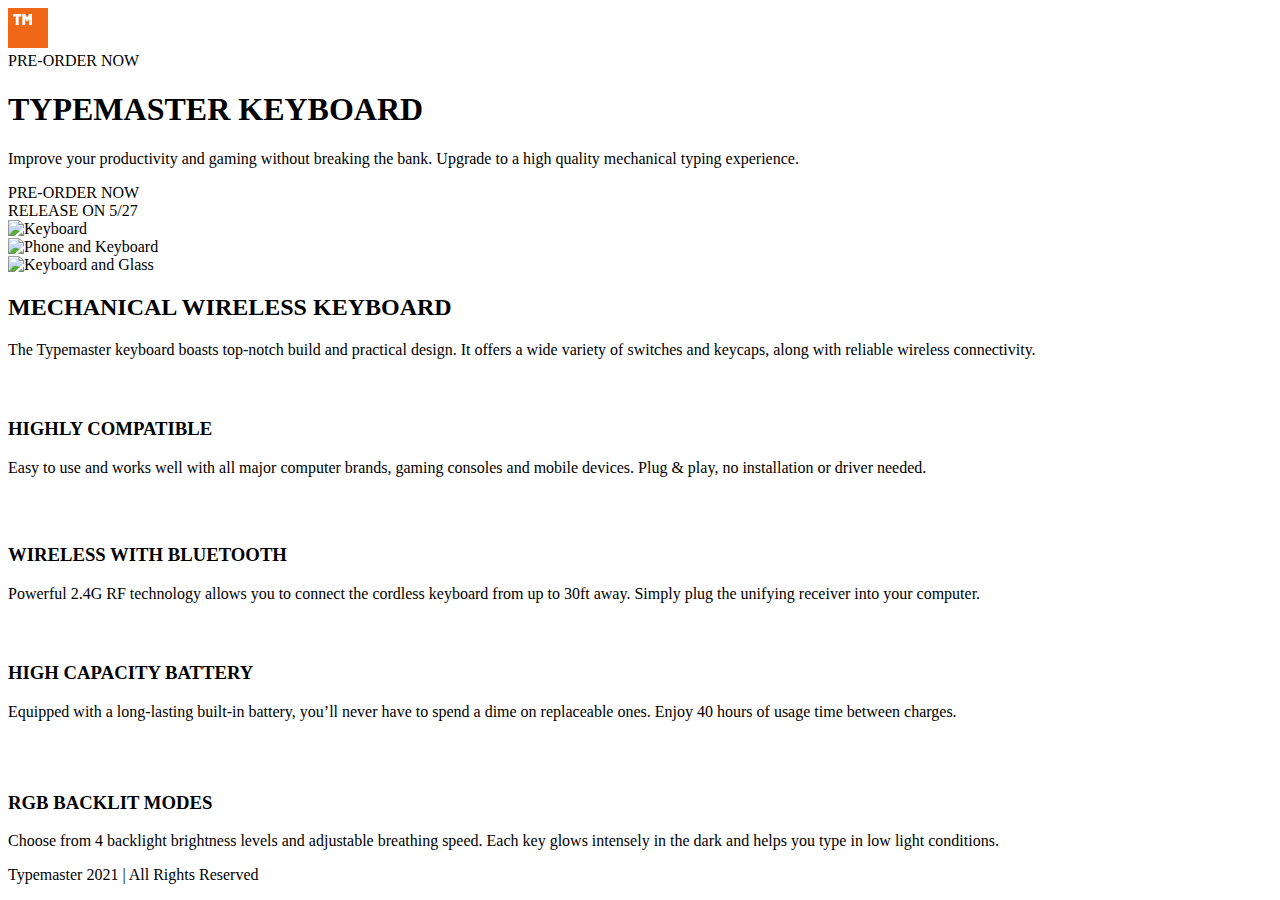
==== index.html @ a458a784 "moved to root dir" ====
<!DOCTYPE html>
<html lang="en">
<head>
  <meta charset="UTF-8">
  <meta name="viewport" content="width=device-width, initial-scale=1.0">

  <link rel="icon" type="image/png" sizes="32x32" href="./assets/favicon-32x32.png">
  <link rel="stylesheet" href="css/styles.css">
  <link rel="preconnect" href="https://fonts.googleapis.com">
  <link rel="preconnect" href="https://fonts.gstatic.com" crossorigin>
  <link href="https://fonts.googleapis.com/css2?family=Barlow:wght@500;700;900&display=swap" rel="stylesheet">

  <title>Frontend Mentor | Typemaster pre-launch landing page</title>
</head>
<body>
  <nav>
    <svg width="40" height="40" xmlns="http://www.w3.org/2000/svg"><g fill="none" fill-rule="evenodd"><path fill="#F16718" d="M0 0h40v40H0z"/><path d="M10.342 17c.182 0 .288-.11.288-.299v-8.03c0-.078.046-.125.122-.125h2.443c.182 0 .288-.11.288-.299V6.3c0-.189-.106-.299-.288-.299H5.288C5.106 6 5 6.11 5 6.299v1.948c0 .189.106.299.288.299h2.368c.076 0 .121.047.121.125v8.03c0 .189.106.299.288.299h2.277zm6.57 0c.183 0 .29-.11.29-.299v-5.547c0-.125.09-.141.151-.047l.94 1.619a.37.37 0 00.35.204h1.062a.37.37 0 00.35-.204l.94-1.619c.06-.094.152-.078.152.047v5.547c0 .189.106.299.288.299h2.277c.182 0 .288-.11.288-.299V6.3C24 6.11 23.894 6 23.712 6H21.45a.37.37 0 00-.349.204L19.265 9.3c-.045.094-.136.094-.182 0l-1.836-3.096a.37.37 0 00-.35-.204h-2.26c-.183 0-.289.11-.289.299V16.7c0 .189.106.299.289.299h2.276z" fill="#FFF" fill-rule="nonzero"/></g></svg>
    <div class="button button-2">PRE-ORDER NOW</div>
  </nav>

  <header>
    <div class="header-blurb">
      <h1>TYPEMASTER KEYBOARD</h1>
      <p>
        Improve your productivity and gaming without breaking the bank. Upgrade to a high quality
        mechanical typing experience.
      </p>
      <div class="cta">
        <div class="button button-1">PRE-ORDER NOW</div>
        RELEASE ON 5/27
      </div>
    </div>
    <div class="keyboard">
      <img id="main-keyboard" src="assets\mobile\image-keyboard.jpg" alt="Keyboard">
    </div>
  </header>

  <section class="about">
    <div class="img-wrapper">
      <div class="image-holder">
        <img id="phone-keyboard" src="assets\mobile\image-phone-and-keyboard.jpg" alt="Phone and Keyboard">
      </div>
      <img id="glass-keyboard" src="assets\mobile\image-glass-and-keyboard.jpg" alt="Keyboard and Glass">
    </div>
    <div class="about-blurb">
      <div class="about-h2">
        <h2>MECHANICAL WIRELESS KEYBOARD</h2>
      </div>
      <p>
        The Typemaster keyboard boasts top-notch build and practical design. It offers a wide variety
        of switches and keycaps, along with reliable wireless connectivity.
      </p>
    </div>
  </section>

  <section class="features">
    <div class="row">
      <div class="feature">
        <div class="icon">
          <svg width="26" height="21" xmlns="http://www.w3.org/2000/svg"><path d="M15.673 17.755l2.253 2.939H7.51l2.253-2.939h5.91zM23.183.45a1.96 1.96 0 011.96 1.96v12.08a1.96 1.96 0 01-1.96 1.96H1.96A1.96 1.96 0 010 14.489V2.41A1.96 1.96 0 011.96.448z" fill="#FFF" fill-rule="nonzero"/></svg>
        </div>
        <div class="feature-h3">
          <h3>HIGHLY COMPATIBLE</h3>
        </div>
        <p>
          Easy to use and works well with all major computer brands, gaming consoles and mobile devices.
          Plug & play, no installation or driver needed.
        </p>
      </div>
      <div class="feature">
        <div class="icon">
          <svg width="19" height="28" xmlns="http://www.w3.org/2000/svg"><path d="M11.947 13.93l5.974-5.999a1.653 1.653 0 00-.25-2.537L10.076.282a1.663 1.663 0 00-2.592 1.37v7.942L3.533 5.6a1.641 1.641 0 00-2.326-.01 1.652 1.652 0 00-.01 2.336l5.953 6.002-5.953 6.002a1.653 1.653 0 00.01 2.338 1.64 1.64 0 002.326-.01l3.95-3.994v7.941c0 .61.348 1.172.887 1.459a1.659 1.659 0 001.705-.09l7.596-5.11a1.655 1.655 0 00.25-2.538l-5.974-5.996zm-1.111-9.173l3.358 2.26-3.358 3.372V4.757zm0 18.348v-5.632l3.358 3.372-3.358 2.26z" fill="#FFF" fill-rule="nonzero"/></svg>
        </div>
        <div class="feature-h3">
          <h3>WIRELESS WITH BLUETOOTH</h3>
        </div>
        <p>
          Powerful 2.4G RF technology allows you to connect the cordless keyboard from up to 30ft away.
          Simply plug the unifying receiver into your computer.
        </p>
      </div>
    </div>
    <div class="row" id="row-special">
      <div class="feature">
        <div class="icon">
          <svg width="32" height="21" xmlns="http://www.w3.org/2000/svg"><path d="M29.655 4.333h-.322V4A3.67 3.67 0 0025.667.333h-22A3.67 3.67 0 000 4v12.667a3.67 3.67 0 003.667 3.666h22a3.67 3.67 0 003.666-3.666v-.334h.322A2.336 2.336 0 0031.988 14V6.667a2.336 2.336 0 00-2.333-2.334zm-20.322 11a1 1 0 01-1 1H5a1 1 0 01-1-1v-10a1 1 0 011-1h3.333a1 1 0 011 1v10zm8 0a1 1 0 01-1 1H13a1 1 0 01-1-1v-10a1 1 0 011-1h3.333a1 1 0 011 1v10zm8 0a1 1 0 01-1 1H21a1 1 0 01-1-1v-10a1 1 0 011-1h3.333a1 1 0 011 1v10z" fill="#FFF" fill-rule="nonzero"/></svg>
        </div>
        <div class="feature-h3">
          <h3>HIGH CAPACITY BATTERY</h3>
        </div>
        <p>
          Equipped with a long-lasting built-in battery, you’ll never have to spend a dime on replaceable ones.
          Enjoy 40 hours of usage time between charges.
        </p>
      </div>
      <div class="feature">
        <div class="icon">
          <svg width="32" height="32" xmlns="http://www.w3.org/2000/svg"><path d="M20 28v1.667A2.345 2.345 0 0117.667 32h-3.334C13.213 32 12 31.147 12 29.28V28h8zm5.47-3.947l1.845 1.846a1 1 0 11-1.415 1.414l-1.845-1.845a1 1 0 111.414-1.415zm-17.523 0a1 1 0 010 1.415L6.1 27.313a.997.997 0 01-1.414 0 1 1 0 010-1.414l1.845-1.846a1 1 0 011.415 0zM14 6.88c2.813-.6 5.693.093 7.88 1.867A9.297 9.297 0 0125.333 16c0 2.88-1.306 5.547-3.56 7.333-.92.72-1.52 1.654-1.706 2.667v.013C20.04 26 20.027 26 20 26h-8l-.047.002-.046.011V26c-.187-1.053-.734-1.96-1.52-2.547-2.907-2.2-4.267-5.8-3.52-9.426.733-3.534 3.6-6.414 7.133-7.147zM31 15a1 1 0 010 2h-2.61a1 1 0 010-2H31zM3.61 15a1 1 0 010 2H1a1 1 0 010-2h2.61zm12.723-5c-.546 0-1 .453-1 1 0 .547.454 1 1 1A3.665 3.665 0 0120 15.667c0 .546.453 1 1 1 .547 0 1-.454 1-1A5.679 5.679 0 0016.333 10zm10.982-5.315a1 1 0 010 1.415l-1.846 1.845a1.003 1.003 0 01-1.414 0 1 1 0 010-1.414L25.9 4.685a1 1 0 011.415 0zm-21.214 0l1.846 1.846a1 1 0 11-1.415 1.414L4.687 6.1A1 1 0 116.1 4.685zM16 0a1 1 0 011 1v2.61a1 1 0 01-2 0V1a1 1 0 011-1z" fill="#FFF" fill-rule="nonzero"/></svg>
        </div>
        <div class="feature-h3">
          <h3>RGB BACKLIT MODES</h3>
        </div>
        <p>
          Choose from 4 backlight brightness levels and adjustable breathing speed. Each key glows intensely in the dark and helps
          you type in low light conditions.
        </p>
      </div>
    </div>
  </section>

  <footer><span>Typemaster 2021</span> | All Rights Reserved</footer>
</body>
</html>
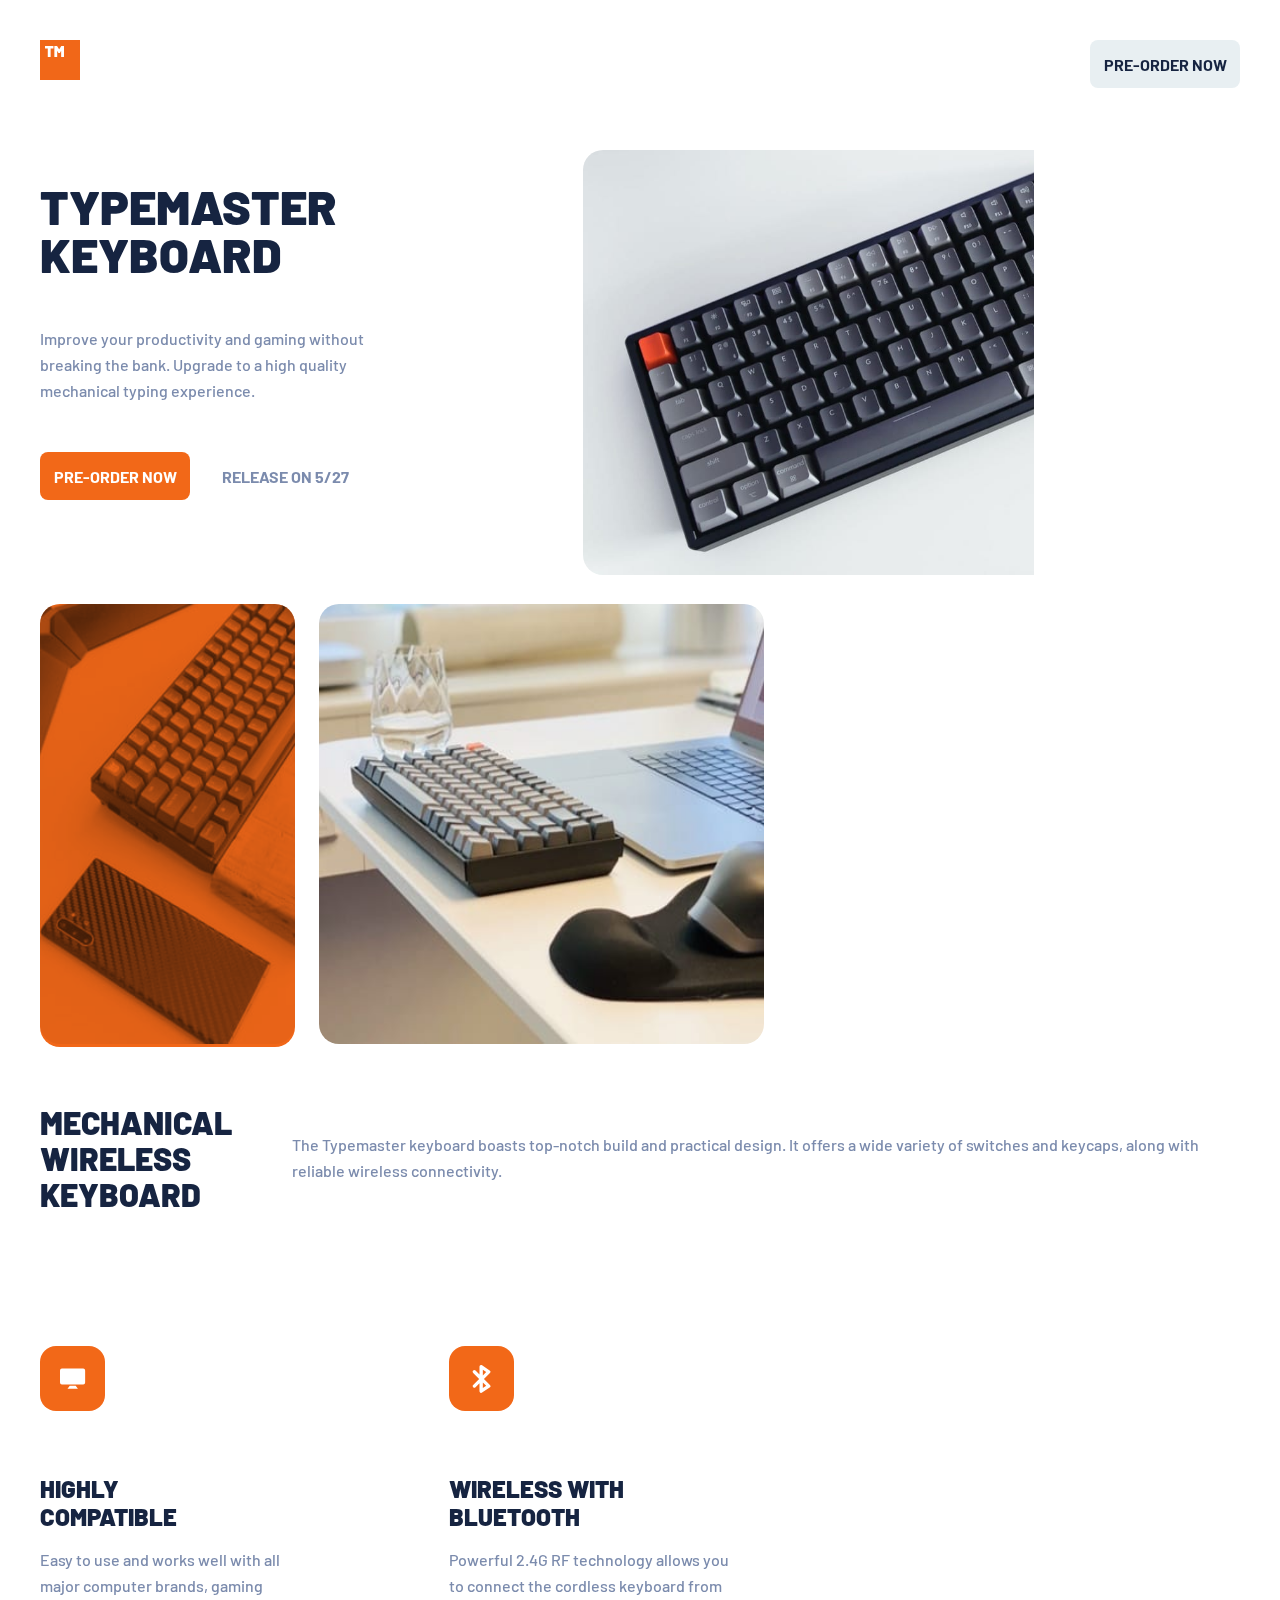
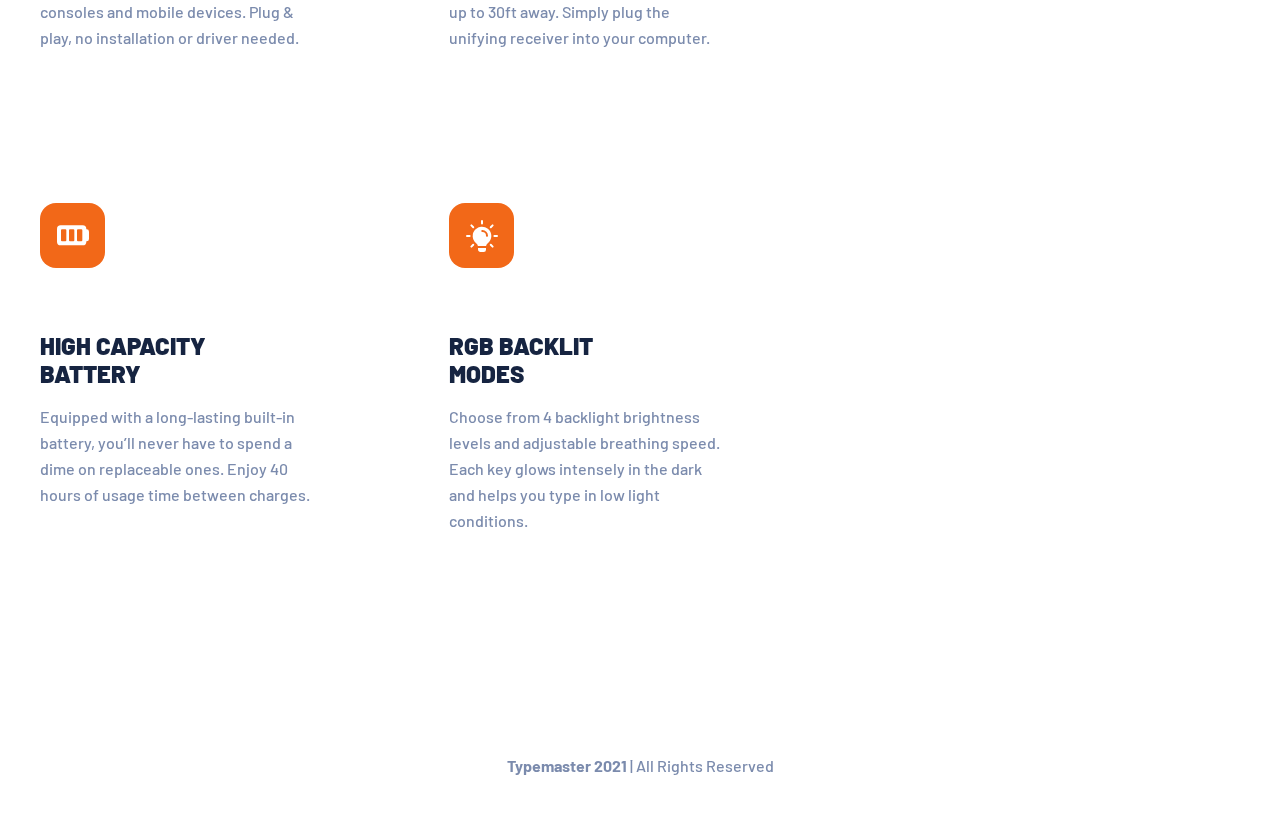
==== commit 91e0dcda: "updated links" ====
--- a/index.html
+++ b/index.html
@@ -4,8 +4,8 @@
   <meta charset="UTF-8">
   <meta name="viewport" content="width=device-width, initial-scale=1.0">
 
-  <link rel="icon" type="image/png" sizes="32x32" href="./assets/favicon-32x32.png">
-  <link rel="stylesheet" href="css/styles.css">
+  <link rel="icon" type="image/png" sizes="32x32" href="public/assets/favicon-32x32.png">
+  <link rel="stylesheet" href="public/css/styles.css">
   <link rel="preconnect" href="https://fonts.googleapis.com">
   <link rel="preconnect" href="https://fonts.gstatic.com" crossorigin>
   <link href="https://fonts.googleapis.com/css2?family=Barlow:wght@500;700;900&display=swap" rel="stylesheet">
@@ -31,16 +31,16 @@
       </div>
     </div>
     <div class="keyboard">
-      <img id="main-keyboard" src="assets\mobile\image-keyboard.jpg" alt="Keyboard">
+      <img id="main-keyboard" src="public\assets\mobile\image-keyboard.jpg" alt="Keyboard">
     </div>
   </header>
 
   <section class="about">
     <div class="img-wrapper">
       <div class="image-holder">
-        <img id="phone-keyboard" src="assets\mobile\image-phone-and-keyboard.jpg" alt="Phone and Keyboard">
+        <img id="phone-keyboard" src="public\assets\mobile\image-phone-and-keyboard.jpg" alt="Phone and Keyboard">
       </div>
-      <img id="glass-keyboard" src="assets\mobile\image-glass-and-keyboard.jpg" alt="Keyboard and Glass">
+      <img id="glass-keyboard" src="public\assets\mobile\image-glass-and-keyboard.jpg" alt="Keyboard and Glass">
     </div>
     <div class="about-blurb">
       <div class="about-h2">
--- a/public/css/styles.css
+++ b/public/css/styles.css
@@ -0,0 +1,399 @@
+:root {
+    --button-color: hsl(22, 89%, 52%);
+    --button-color-active: hsl(22, 100%, 69%);
+    --heading-font-color: hsl(220, 50%, 17%);
+    --paragraph-font-color: hsl(221, 23%, 58%);
+    --special-container-color: hsl(198, 28%, 93%);
+    --bg-color: hsl(0, 0%, 100%);
+}
+
+h1, h2, h3 {
+    font-family: 'Barlow', sans-serif;
+    font-weight: 900;
+    color: var(--heading-font-color);
+}
+
+h1 {
+    font-size: 3rem;
+    line-height: 3rem;
+}
+
+h2 {
+    font-size: 2rem;
+    margin: 0;
+}
+
+h3 {
+    font-size: 1.5rem;
+    line-height: 28px;
+}
+
+p {
+    line-height: 1.625rem;
+}
+
+body {
+    font-family: 'Barlow', sans-serif;
+    font-weight: 500;
+    color: var(--paragraph-font-color);
+    background-color: var(--bg-color);
+    margin: 1.5rem;
+    position: relative;
+    z-index: -1;
+}
+
+nav {
+    display: flex;
+    flex-direction: row;
+    justify-content: space-between;
+}
+
+.keyboard {
+    width: 351px;
+    height: 331px;
+    overflow: hidden;
+}
+
+#main-keyboard {
+    width: 372px;
+    height: 331px;
+    border-radius: 1.25rem;
+}
+
+#phone-keyboard {
+    width: 129px;
+    height: 193px;
+    mix-blend-mode: multiply;
+    border-radius: 1.25rem;
+    opacity: 0.75;
+}
+
+.image-holder {
+    background-color: #F16718;
+    width: min-content;
+    border-radius: 1.25rem;
+}
+
+#glass-keyboard {
+    width: 220px;
+    height: 193px;
+    border-radius: 1.25rem;
+    margin-left: 1.5rem;
+}
+
+.cta {
+    display: flex;
+    flex-direction: row;
+    align-items: center;
+    font-weight: 700;
+    margin: 2rem 0 4rem;
+}
+
+.header-img-wrapper {
+    position: relative;
+}
+
+.img-wrapper {
+    display: flex;
+    flex-direction: row;
+    float: right;
+    margin: 1.5rem 0 4.6875rem;
+    position: absolute;
+    left: -4.125rem;
+}
+
+.button {
+    width: 150px;
+    height: 48px;
+    border-radius: 8px;
+    font-weight: 700;
+    display: flex;
+    justify-content: center;
+    align-items: center;
+}
+
+.button-1 {
+    background-color: var(--button-color);
+    color: var(--bg-color);
+    margin-right: 2rem;
+}
+
+.button-2 {
+    background-color: var(--special-container-color);
+    color: var(--heading-font-color);
+}
+
+.about {
+    text-align: center;
+    overflow: hidden;
+}
+
+.about-h2 {
+    line-height: 2.25rem;
+    width: 255px;
+    height: 108px;
+    display: flex;
+    align-items: center;
+    justify-content: center;
+    margin: 18.6875rem 0 0 3rem;
+    line-height: 2.25rem;
+}
+
+.features {
+    text-align: center;
+    margin-top: 6.9375rem;
+}
+
+.feature {
+    display: flex;
+    flex-direction: column;
+    align-items: center;
+    margin: 4rem 0;
+}
+
+.feature-h3 {
+    width: 219px;
+    height: 56px;
+    margin: 48px 0 24px;
+}
+
+.icon {
+    background-color: var(--button-color);
+    border-radius: 1rem;
+    width: 65px;
+    height: 65px;
+    display: flex;
+    align-items: center;
+    justify-content: center;
+}
+
+span {
+    font-weight: 700;
+}
+
+footer {
+    text-align: center;
+}
+
+@media only screen and (min-width: 768px) {
+    body{
+        margin: 2.5rem;
+    }
+
+    header {
+        display: flex;
+        margin-top: 62px;
+    }
+
+    .header-blurb {
+        display: flex;
+        flex-direction: column;
+        width: 339px;
+    }
+
+    .keyboard {
+        width: 281px;
+        height: 425px;
+        position: absolute;
+        z-index: 2;
+        left: 27.9375rem;
+    }
+
+    #main-keyboard {
+        width: 478px;
+        height: 425px;
+    }
+
+    .img-wrapper {
+        margin-top: 2.5rem;
+        left: 0;
+    }
+
+    #phone-keyboard {
+        width: 214px;
+        height: 320px;
+    }
+
+    #glass-keyboard {
+        width: 445px;
+        height: 320px;
+    }
+
+    .about-blurb {
+        display: flex;
+        flex-direction: row;
+        text-align: left;
+        align-items: baseline;
+        margin-top: 27.75rem;
+        margin-left: -3rem;
+    }
+
+    .about-h2 {
+        margin: 0 2.25rem 0 3rem;
+    }
+
+    .features {
+        text-align: left;
+        margin: 8.875rem 0;
+    }
+
+    .feature {
+        align-items: flex-start;
+        margin-right: 4.3125rem;
+        margin-top: 4.5rem;
+    }
+
+    .row {
+        display: flex;
+        flex-direction: row;
+    }
+
+    .feature-h3 {
+        margin: 40px 0 24px;
+    }
+
+    .features p {
+        width: 281px;
+    }
+}
+
+@media only screen and (min-width: 1024px) {
+    .keyboard {
+        width: 451px;
+        left: 33.9375rem;
+    }
+
+    #main-keyboard {
+        width: 472px;
+    }
+
+    .about-blurb {
+        flex-direction: row;
+        margin-top: 33.75rem;
+        align-items: center;
+    }
+
+    #phone-keyboard {
+        width: 255px;
+        height: 440px;
+    }
+    
+    #glass-keyboard {
+        width: 445px;
+        height: 440px;
+    }
+
+    .features {
+        margin-top: 3.875rem;
+    }
+
+    .feature {
+        margin-right: 8rem;
+    }
+}
+
+@media only screen and (min-width: 1440px) {
+    body {
+        margin: 3.4375rem 10.3125rem;
+    }
+
+    h1 {
+        font-size: 3.5rem;
+    }
+
+    h2 {
+        font-size: 2rem;
+    }
+
+    h3 {
+        font-size: 1.5rem;
+    }
+
+    p {
+        font-size: 1.125rem;
+    }
+
+    header {
+        margin-top: 5.1875rem;
+        margin-bottom: 1.875rem;
+    }
+
+    .header-blurb {
+        width: 445px;
+    }
+
+    .keyboard {
+        width: 540px;
+        height: 480px;
+        margin-left: 7.8125rem;
+    }
+
+    header:after {
+        content: '';
+        width: 255px;
+        height: 240px;
+        background-color: var(--special-container-color);
+        border-radius: 20px;
+        left: 77rem;
+        position: absolute;
+    }
+
+    #main-keyboard {
+        width: 540px;
+        height: 480px;
+    }
+
+    #phone-keyboard {
+        width: 255px;
+        height: 480px;
+    }
+
+    #glass-keyboard {
+        width: 445px;
+        height: 480px;
+    }
+
+    .about {
+        display: flex;
+        flex-direction: row; 
+    }
+
+    .about-h2 {
+        margin: 0 3.25rem 0 3rem;
+    }
+
+    .about:before {
+        content: '';
+        width: 255px;
+        height: 236px;
+        background-color: var(--special-container-color);
+        border-radius: 20px;
+        position: absolute;
+        left: -18rem;
+        top: 54.5rem;
+    }
+
+    .about-blurb {
+        width: 260px;
+        height: 282px;
+        flex-direction: column;
+        align-items: center;
+        margin-top: 9rem;
+        margin-left: 53rem;
+    }
+
+    .features {
+        display: flex;
+        flex-direction: row;
+        margin: 10.5 0 8rem;
+    }
+
+    .feature {
+        width: 255px;
+        margin-right: 1.875rem;
+    }
+
+    #row-special {
+        margin-left: 1.875rem;
+    }
+}